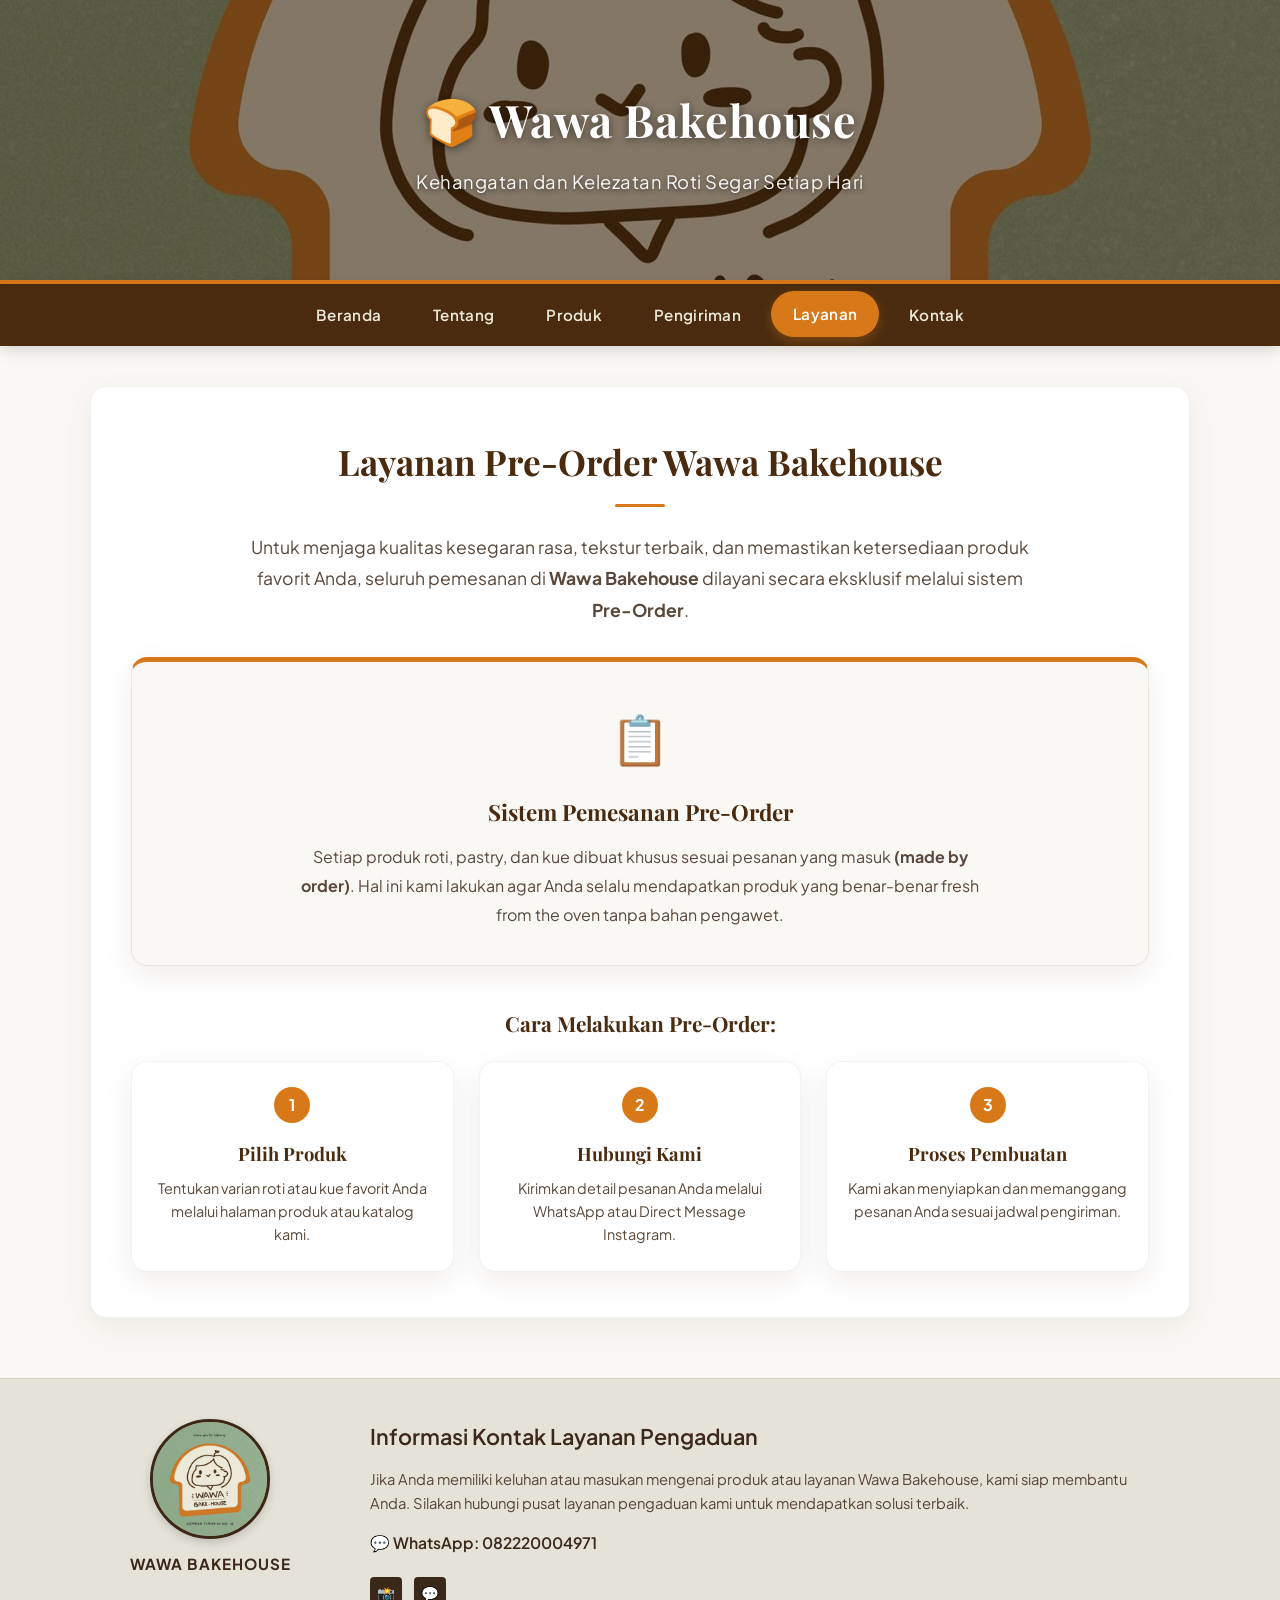
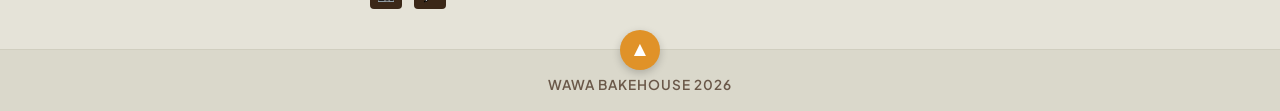
==== service.html @ c8c0aa85 "Add files via upload" ====
<!DOCTYPE html>
<html lang="id">
<head>
    <meta charset="UTF-8">
    <meta name="viewport" content="width=device-width, initial-scale=1.0">
    <title>Wawa Bakehouse - Layanan Pre-Order</title>
    <link rel="stylesheet" href="style.css">
</head>
<body>

    <header>
        <div class="banner">
            <h1>🍞 Wawa Bakehouse</h1>
            <p>Kehangatan dan Kelezatan Roti Segar Setiap Hari</p>
        </div>
    </header>

    <nav>
        <a href="index.html">Beranda</a>
        <a href="tentang.html">Tentang</a>
        <a href="products.html">Produk</a>
        <a href="pengiriman.html">Pengiriman</a>
        <a href="service.html" class="active">Layanan</a>
        <a href="kontak.html">Kontak</a>
    </nav>

    <main>
        <div class="content-card">
            <h2>Layanan Pre-Order Wawa Bakehouse</h2>
            
            <p class="intro-text">
                Untuk menjaga kualitas kesegaran rasa, tekstur terbaik, dan memastikan ketersediaan produk favorit Anda, seluruh pemesanan di <strong>Wawa Bakehouse</strong> dilayani secara eksklusif melalui sistem <strong>Pre-Order</strong>.
            </p>

            <div class="service-box-center">
                <span class="service-big-icon">📋</span>
                <h3>Sistem Pemesanan Pre-Order</h3>
                <p>
                    Setiap produk roti, pastry, dan kue dibuat khusus sesuai pesanan yang masuk <strong>(made by order)</strong>. Hal ini kami lakukan agar Anda selalu mendapatkan produk yang benar-benar fresh from the oven tanpa bahan pengawet.
                </p>
            </div>

            <div class="service-steps">
                <h3>Cara Melakukan Pre-Order:</h3>
                <div class="steps-grid">
                    <div class="step-card">
                        <span class="step-number">1</span>
                        <h4>Pilih Produk</h4>
                        <p>Tentukan varian roti atau kue favorit Anda melalui halaman produk atau katalog kami.</p>
                    </div>
                    <div class="step-card">
                        <span class="step-number">2</span>
                        <h4>Hubungi Kami</h4>
                        <p>Kirimkan detail pesanan Anda melalui WhatsApp atau Direct Message Instagram.</p>
                    </div>
                    <div class="step-card">
                        <span class="step-number">3</span>
                        <h4>Proses Pembuatan</h4>
                        <p>Kami akan menyiapkan dan memanggang pesanan Anda sesuai jadwal pengiriman.</p>
                    </div>
                </div>
            </div>
        </div>
    </main>

<!-- FOOTER MENGGUNAKAN LOGO ASLI -->
    <footer class="rotio-footer">
        <div class="footer-container">
            <!-- Kolom Kiri: Logo Asli Wawa Bakehouse -->
            <div class="footer-brand-col">
                <div class="footer-logo-circle">
                    <img src="img/Banner 2 Wawa.jpeg" alt="Logo Wawa Bakehouse">
                </div>
                <div class="footer-brand-name">WAWA BAKEHOUSE</div>
            </div>

            <!-- Kolom Kanan: Informasi Layanan Pengaduan & Sosial Media -->
            <div class="footer-info-col">
                <h3>Informasi Kontak Layanan Pengaduan</h3>
                <p class="footer-help-text">
                    Jika Anda memiliki keluhan atau masukan mengenai produk atau layanan Wawa Bakehouse, kami siap membantu Anda. Silakan hubungi pusat layanan pengaduan kami untuk mendapatkan solusi terbaik.
                </p>
                <div class="footer-wa-contact">
                    <span>💬 WhatsApp: 082220004971</span>
                </div>
                <div class="footer-social-icons">
                    <a href="https://www.instagram.com/iradhamayanti04?dlrf=MWZmbGl3bmZncGFpcw%3D%3D&utm_source=qr" target="_blank" title="Instagram">📸</a>
                    <a href="https://wa.me/6282220004971" target="_blank" title="WhatsApp">💬</a>
                </div>
            </div>
        </div>

        <!-- Tombol Back to Top & Copyright Bar -->
        <div class="footer-bottom-bar">
            <a href="#" class="back-to-top-btn" title="Kembali ke atas">▲</a>
            <p class="copyright-text">WAWA BAKEHOUSE 2026</p>
        </div>
    </footer>


</body>
</html>
---- style.css ----
/* =========================================================
   WAWA BAKEHOUSE - MODERN ELEGANT BAKERY STYLE
   Theme: Warm Green, Rich Brown, Cream, and Creamy Orange
   ========================================================= */

@import url('https://fonts.googleapis.com/css2?family=Playfair+Display:ital,wght@0,600;0,700;1,400;1,600&family=Plus+Jakarta+Sans:wght@400;500;600;700&display=swap');

/* =========================
   RESET & VARIABLE SYSTEM
   ========================= */
* {
    margin: 0;
    padding: 0;
    box-sizing: border-box;
}

:root {
    --wawa-green: #8BA889;
    --wawa-green-dark: #687F67;
    --wawa-cream: #ECE9D8;
    --wawa-cream-light: #FAF8F5;
    --wawa-brown: #4A2B0F;
    --wawa-brown-dark: #2D1908;
    --wawa-brown-light: #6B4525;
    --wawa-orange: #D87919;
    --wawa-orange-light: #E69A4A;
    --wawa-white: #FFFFFF;
    --shadow-soft: 0 10px 30px rgba(74, 43, 15, 0.08);
    --shadow-hover: 0 15px 35px rgba(74, 43, 15, 0.15);
    --radius-card: 16px;
}

html {
    scroll-behavior: smooth;
}

body {
    font-family: 'Plus Jakarta Sans', sans-serif;
    background-color: var(--wawa-cream-light);
    color: var(--wawa-brown);
    line-height: 1.7;
    -webkit-font-smoothing: antialiased;
}

/* =========================
   HEADER & BANNER KONSISTEN
   ========================= */
header {
    background-color: var(--wawa-green);
    border-bottom: 4px solid var(--wawa-orange);
    position: relative;
}

.banner {
    width: 100%;
    min-height: 280px;
    background-image: linear-gradient(rgba(45, 25, 8, 0.55), rgba(45, 25, 8, 0.55)), url("img/Banner 2 Wawa.jpeg");
    background-size: cover;
    background-position: center;
    display: flex;
    flex-direction: column;
    justify-content: center;
    align-items: center;
    padding: 40px 20px;
    color: var(--wawa-white);
    text-align: center;
}

.banner h1 {
    font-family: 'Playfair Display', serif;
    font-size: 2.8rem;
    font-weight: 700;
    letter-spacing: 1px;
    text-shadow: 0 2px 8px rgba(0, 0, 0, 0.5);
    margin-bottom: 8px;
}

.banner p {
    font-size: 1.15rem;
    font-weight: 400;
    letter-spacing: 0.5px;
    opacity: 0.95;
    text-shadow: 0 2px 4px rgba(0, 0, 0, 0.5);
}

/* =========================
   NAVIGASI MODERN (STICKY)
   ========================= */
nav {
    background-color: var(--wawa-brown);
    text-align: center;
    padding: 8px 15px;
    position: sticky;
    top: 0;
    z-index: 1000;
    box-shadow: 0 4px 15px rgba(0, 0, 0, 0.15);
    display: flex;
    justify-content: center;
    flex-wrap: wrap;
    gap: 8px;
}

nav a {
    color: var(--wawa-cream);
    text-decoration: none;
    padding: 10px 22px;
    border-radius: 30px;
    transition: all 0.3s cubic-bezier(0.25, 0.8, 0.25, 1);
    font-weight: 600;
    font-size: 0.95rem;
    letter-spacing: 0.3px;
}

nav a:hover, nav a.active {
    background-color: var(--wawa-orange);
    color: var(--wawa-white);
    transform: translateY(-1px);
    box-shadow: 0 4px 12px rgba(216, 121, 25, 0.35);
}

/* =========================
   MAIN CONTAINER & CARDS
   ========================= */
main {
    max-width: 1140px;
    margin: 40px auto;
    padding: 0 20px;
}

.content-card {
    background-color: var(--wawa-white);
    padding: 45px 40px;
    border-radius: var(--radius-card);
    box-shadow: var(--shadow-soft);
    border: 1px solid rgba(139, 168, 137, 0.15);
}

main h2 {
    font-family: 'Playfair Display', serif;
    text-align: center;
    margin-bottom: 25px;
    color: var(--wawa-brown);
    font-size: 2.2rem;
    position: relative;
    font-weight: 700;
}

main h2::after {
    content: "";
    display: block;
    width: 50px;
    height: 3px;
    background-color: var(--wawa-orange);
    margin: 12px auto 0;
    border-radius: 3px;
}

.intro-text {
    font-size: 1.1rem;
    text-align: center;
    max-width: 780px;
    margin: 0 auto 20px auto;
    color: #5a483a;
    line-height: 1.8;
}

/* =========================================================
   ROTI'O STYLE PRODUCTS MENU SECTION (PAGE: PRODUCTS)
   ========================================================= */
.rotio-menu-section {
    background-color: var(--wawa-cream-light);
    padding: 50px 30px;
    border-radius: var(--radius-card);
    box-shadow: var(--shadow-soft);
    border: 1px solid rgba(139, 168, 137, 0.2);
    text-align: center;
}

.rotio-menu-header {
    margin-bottom: 45px;
}

.rotio-menu-header h2 {
    font-family: 'Playfair Display', serif;
    font-size: 2.8rem;
    font-weight: 700;
    color: #3b200b;
    letter-spacing: 2px;
    margin-bottom: 12px;
}

.rotio-menu-header h2::after {
    display: none;
}

.rotio-badge-pill {
    display: inline-block;
    background-color: #53331b;
    color: #ffffff;
    font-size: 1.15rem;
    font-weight: 700;
    padding: 10px 30px;
    border-radius: 30px;
    letter-spacing: 1.5px;
    margin-bottom: 20px;
    box-shadow: 0 4px 10px rgba(0, 0, 0, 0.15);
}

.rotio-tagline {
    font-size: 1.2rem;
    color: #4a3628;
    line-height: 1.6;
    font-weight: 500;
}

.rotio-tagline em {
    font-weight: 700;
    font-style: italic;
    color: #2e1a0c;
}

.rotio-menu-grid {
    display: grid;
    grid-template-columns: repeat(auto-fit, minmax(240px, 1fr));
    gap: 35px;
    align-items: start;
}

.rotio-menu-card {
    display: flex;
    flex-direction: column;
    align-items: center;
    text-align: center;
    padding: 15px;
    transition: transform 0.3s ease;
}

.rotio-menu-card:hover {
    transform: translateY(-5px);
}

.rotio-img-box {
    width: 220px;
    height: 250px;
    margin-bottom: 20px;
    display: flex;
    align-items: center;
    justify-content: center;
}

.rotio-img-box img {
    max-width: 100%;
    max-height: 100%;
    object-fit: contain;
    filter: drop-shadow(0 10px 15px rgba(0, 0, 0, 0.15));
}

.rotio-title-pill {
    background-color: #ba9d89;
    color: #ffffff;
    font-size: 0.95rem;
    font-weight: 700;
    padding: 12px 20px;
    border-radius: 25px;
    letter-spacing: 1px;
    width: 100%;
    max-width: 260px;
    margin-bottom: 8px;
    box-shadow: 0 3px 8px rgba(0, 0, 0, 0.1);
    text-transform: uppercase;
}

.rotio-price {
    font-size: 1.1rem;
    font-weight: 700;
    color: var(--wawa-orange);
    margin-bottom: 6px;
}

.rotio-desc {
    font-size: 0.95rem;
    color: #665243;
    line-height: 1.5;
    max-width: 240px;
}

/* =========================================================
   PROMO SECTION (PAGE: BERANDA - VIA DAPUR.JPEG)
   ========================================================= */
.promo-section-rotio {
    margin-top: 40px;
    background-color: var(--wawa-white);
    padding: 40px;
    border-radius: var(--radius-card);
    box-shadow: var(--shadow-soft);
    border: 1px solid rgba(139, 168, 137, 0.2);
}

.promo-title-wrapper {
    display: flex;
    align-items: center;
    justify-content: center;
    gap: 15px;
    margin-bottom: 25px;
}

.promo-subtitle-line {
    flex: 1;
    height: 2px;
    background-color: var(--wawa-cream);
    max-width: 150px;
}

.promo-title-wrapper h2 {
    font-family: 'Playfair Display', serif;
    font-size: 2.2rem;
    color: var(--wawa-brown);
    margin: 0;
}

.promo-banner-card {
    position: relative;
    border-radius: 12px;
    overflow: hidden;
    box-shadow: 0 8px 25px rgba(74, 43, 15, 0.15);
    background-color: var(--wawa-brown-dark);
}

.promo-image-container {
    width: 100%;
    height: 380px;
}

.promo-image-container img {
    width: 100%;
    height: 100%;
    object-fit: cover;
    opacity: 0.85;
}

.promo-overlay-content {
    position: absolute;
    bottom: 0;
    left: 0;
    right: 0;
    padding: 30px;
    background: linear-gradient(to top, rgba(45, 25, 8, 0.95), rgba(45, 25, 8, 0.4), transparent);
    color: var(--wawa-white);
}

.promo-badge {
    background-color: var(--wawa-orange);
    color: var(--wawa-white);
    padding: 4px 12px;
    border-radius: 20px;
    font-size: 0.8rem;
    font-weight: 700;
    text-transform: uppercase;
    letter-spacing: 1px;
    display: inline-block;
    margin-bottom: 10px;
}

.promo-overlay-content h3 {
    font-family: 'Playfair Display', serif;
    font-size: 2rem;
    margin-bottom: 8px;
    color: var(--wawa-white);
}

.promo-desc {
    font-size: 1.1rem;
    margin-bottom: 8px;
    opacity: 0.95;
}

.promo-tagline {
    font-size: 0.9rem;
    opacity: 0.8;
    font-style: italic;
}

/* =========================================================
   JELAJAHI KAMI SECTION (PAGE: TENTANG - VIA TAMAN.JPEG)
   ========================================================= */
.explore-section-rotio {
    background-color: var(--wawa-white);
    padding: 45px 40px;
    border-radius: var(--radius-card);
    box-shadow: var(--shadow-soft);
    border: 1px solid rgba(139, 168, 137, 0.2);
    margin-bottom: 35px;
}

.explore-header-row {
    text-align: center;
    margin-bottom: 35px;
}

.explore-subtitle-container {
    display: flex;
    align-items: center;
    justify-content: center;
    gap: 10px;
    margin-bottom: 8px;
}

.explore-line {
    width: 40px;
    height: 2px;
    background-color: var(--wawa-brown-light);
}

.explore-subtitle {
    font-size: 0.9rem;
    font-weight: 600;
    letter-spacing: 1px;
    color: var(--wawa-brown-light);
    text-transform: uppercase;
}

.explore-header-row h2 {
    font-family: 'Playfair Display', serif;
    font-size: 2.4rem;
    color: var(--wawa-brown);
    margin-bottom: 10px;
}

.explore-desc-top {
    color: #5a483a;
    font-size: 1.05rem;
}

.explore-content-grid {
    display: grid;
    grid-template-columns: 1.2fr 1fr;
    gap: 40px;
    align-items: center;
}

.explore-image-box {
    width: 100%;
    height: 320px;
    border-radius: 12px;
    overflow: hidden;
    box-shadow: 0 8px 25px rgba(74, 43, 15, 0.12);
}

.explore-image-box img {
    width: 100%;
    height: 100%;
    object-fit: cover;
    transition: transform 0.5s ease;
}

.explore-image-box:hover img {
    transform: scale(1.05);
}

.explore-text-box .explore-lead {
    font-size: 1.2rem;
    font-weight: 600;
    color: var(--wawa-brown);
    margin-bottom: 15px;
    line-height: 1.6;
}

.explore-text-box p {
    color: #5a483a;
    line-height: 1.8;
}

/* =========================================================
   OWNER PROFILE SECTION (UWA.JPEG)
   ========================================================= */
.owner-profile-card {
    background-color: var(--wawa-white);
}

.owner-container {
    display: grid;
    grid-template-columns: 280px 1fr;
    gap: 35px;
    align-items: center;
    margin-top: 20px;
}

.owner-img-box {
    width: 100%;
    height: 320px;
    border-radius: 12px;
    overflow: hidden;
    box-shadow: 0 8px 25px rgba(74, 43, 15, 0.12);
}

.owner-img-box img {
    width: 100%;
    height: 100%;
    object-fit: cover;
}

.owner-info-box h3 {
    font-family: 'Playfair Display', serif;
    font-size: 2rem;
    color: var(--wawa-brown);
    margin: 10px 0 15px 0;
}

.owner-info-box p {
    color: #5a483a;
    line-height: 1.8;
}

/* =========================================================
   AESTHETIC SPOTLIGHT SECTION (INDEX - CHIKI.JPEG)
   ========================================================= */
.aesthetic-spotlight {
    display: grid;
    grid-template-columns: 1fr 1fr;
    gap: 40px;
    align-items: center;
    background-color: var(--wawa-white);
    margin-top: 40px;
    padding: 40px;
    border-radius: var(--radius-card);
    box-shadow: var(--shadow-soft);
    border: 1px solid rgba(139, 168, 137, 0.2);
}

.spotlight-image {
    width: 100%;
    height: 320px;
    border-radius: 12px;
    overflow: hidden;
    box-shadow: 0 8px 25px rgba(74, 43, 15, 0.12);
}

.spotlight-image img {
    width: 100%;
    height: 100%;
    object-fit: cover;
    transition: transform 0.5s ease;
}

.spotlight-image:hover img {
    transform: scale(1.05);
}

.spotlight-text {
    display: flex;
    flex-direction: column;
    justify-content: center;
}

.spotlight-tag {
    display: inline-block;
    background-color: var(--wawa-cream);
    color: var(--wawa-brown);
    font-size: 0.85rem;
    font-weight: 700;
    text-transform: uppercase;
    letter-spacing: 1px;
    padding: 6px 14px;
    border-radius: 20px;
    margin-bottom: 15px;
    width: fit-content;
    border: 1px solid rgba(139, 168, 137, 0.3);
}

.spotlight-text h3 {
    font-family: 'Playfair Display', serif;
    font-size: 2rem;
    color: var(--wawa-brown);
    margin-bottom: 15px;
    line-height: 1.3;
}

.spotlight-text p {
    color: #5a483a;
    font-size: 1rem;
    line-height: 1.8;
}

/* =========================================================
   TENTANG KAMI SECTION
   ========================================================= */
.about-grid {
    display: grid;
    grid-template-columns: repeat(auto-fit, minmax(250px, 1fr));
    gap: 25px;
    margin: 35px 0;
}

.about-card {
    background-color: var(--wawa-cream-light);
    padding: 30px 20px;
    border-radius: var(--radius-card);
    text-align: center;
    border: 1px solid rgba(139, 168, 137, 0.2);
    transition: transform 0.3s ease, box-shadow 0.3s ease;
}

.about-card:hover {
    transform: translateY(-5px);
    box-shadow: var(--shadow-hover);
}

.about-icon {
    font-size: 2.5rem;
    margin-bottom: 15px;
    display: inline-block;
}

.about-card h3 {
    font-family: 'Playfair Display', serif;
    font-size: 1.25rem;
    color: var(--wawa-brown);
    margin-bottom: 10px;
}

.about-card p {
    font-size: 0.95rem;
    color: #5a483a;
    line-height: 1.6;
}

.vision-mission {
    display: grid;
    grid-template-columns: repeat(auto-fit, minmax(300px, 1fr));
    gap: 25px;
    margin-top: 30px;
}

.vm-box {
    background-color: var(--wawa-white);
    padding: 30px;
    border-radius: var(--radius-card);
    border-left: 5px solid var(--wawa-orange);
    box-shadow: var(--shadow-soft);
}

.vm-box h3 {
    font-family: 'Playfair Display', serif;
    font-size: 1.3rem;
    color: var(--wawa-brown);
    margin-bottom: 10px;
}

.vm-box p {
    color: #5a483a;
    font-size: 0.95rem;
    line-height: 1.6;
}

/* =========================================================
   PENGIRIMAN SECTION
   ========================================================= */
.shipping-grid {
    display: grid;
    grid-template-columns: repeat(auto-fit, minmax(280px, 1fr));
    gap: 25px;
    margin: 35px 0;
}

.shipping-card {
    background-color: var(--wawa-cream-light);
    padding: 30px 20px;
    border-radius: var(--radius-card);
    text-align: center;
    border: 1px solid rgba(139, 168, 137, 0.2);
    border-top: 4px solid var(--wawa-orange);
    transition: transform 0.3s ease, box-shadow 0.3s ease;
    display: flex;
    flex-direction: column;
    justify-content: space-between;
}

.shipping-card:hover {
    transform: translateY(-5px);
    box-shadow: var(--shadow-hover);
}

.shipping-icon {
    font-size: 2.5rem;
    margin-bottom: 15px;
    display: inline-block;
}

.shipping-card h3 {
    font-family: 'Playfair Display', serif;
    font-size: 1.25rem;
    color: var(--wawa-brown);
    margin-bottom: 10px;
}

.shipping-card p {
    font-size: 0.95rem;
    color: #5a483a;
    line-height: 1.6;
    margin-bottom: 15px;
}

.shipping-link {
    display: inline-block;
    background-color: var(--wawa-orange);
    color: var(--wawa-white);
    padding: 8px 18px;
    border-radius: 20px;
    text-decoration: none;
    font-weight: 600;
    font-size: 0.95rem;
    transition: background-color 0.3s ease, transform 0.2s ease;
    margin-top: auto;
}

.shipping-link:hover {
    background-color: #c16713;
    transform: translateY(-2px);
}

.shipping-note {
    background-color: var(--wawa-white);
    padding: 25px 30px;
    border-radius: var(--radius-card);
    border-left: 5px solid var(--wawa-green);
    box-shadow: var(--shadow-soft);
    margin-top: 30px;
}

.shipping-note h3 {
    font-family: 'Playfair Display', serif;
    font-size: 1.2rem;
    color: var(--wawa-brown);
    margin-bottom: 12px;
}

.shipping-note ul {
    list-style-type: disc;
    padding-left: 20px;
    color: #5a483a;
}

.shipping-note li {
    margin-bottom: 8px;
    font-size: 0.95rem;
}

/* =========================================================
   LAYANAN / SERVICE SECTION
   ========================================================= */
.service-box-center {
    background-color: var(--wawa-cream-light);
    padding: 35px 30px;
    border-radius: var(--radius-card);
    text-align: center;
    border: 1px solid rgba(139, 168, 137, 0.2);
    border-top: 5px solid var(--wawa-orange);
    margin: 30px 0;
    box-shadow: var(--shadow-soft);
}

.service-big-icon {
    font-size: 3rem;
    margin-bottom: 15px;
    display: inline-block;
}

.service-box-center h3 {
    font-family: 'Playfair Display', serif;
    font-size: 1.4rem;
    color: var(--wawa-brown);
    margin-bottom: 12px;
}

.service-box-center p {
    color: #5a483a;
    font-size: 1rem;
    max-width: 700px;
    margin: 0 auto;
    line-height: 1.8;
}

.service-steps {
    margin-top: 40px;
}

.service-steps h3 {
    font-family: 'Playfair Display', serif;
    font-size: 1.3rem;
    color: var(--wawa-brown);
    margin-bottom: 20px;
    text-align: center;
}

.steps-grid {
    display: grid;
    grid-template-columns: repeat(auto-fit, minmax(240px, 1fr));
    gap: 25px;
}

.step-card {
    background-color: var(--wawa-white);
    padding: 25px 20px;
    border-radius: var(--radius-card);
    text-align: center;
    border: 1px solid rgba(0, 0, 0, 0.05);
    box-shadow: var(--shadow-soft);
    position: relative;
    transition: transform 0.3s ease;
}

.step-card:hover {
    transform: translateY(-5px);
}

.step-number {
    display: inline-block;
    width: 36px;
    height: 36px;
    line-height: 36px;
    background-color: var(--wawa-orange);
    color: var(--wawa-white);
    border-radius: 50%;
    font-weight: 700;
    font-size: 1rem;
    margin-bottom: 15px;
}

.step-card h4 {
    font-family: 'Playfair Display', serif;
    font-size: 1.15rem;
    color: var(--wawa-brown);
    margin-bottom: 8px;
}

.step-card p {
    font-size: 0.9rem;
    color: #5a483a;
    line-height: 1.6;
}

/* =========================================================
   SECTION KONTAK
   ========================================================= */
.kontak-grid {
    display: grid;
    grid-template-columns: repeat(auto-fit, minmax(280px, 1fr));
    gap: 25px;
    margin-top: 30px;
}

.info-box {
    background-color: var(--wawa-cream-light);
    padding: 30px 20px;
    border-radius: var(--radius-card);
    text-align: center;
    border: 1px solid rgba(139, 168, 137, 0.2);
    border-top: 4px solid var(--wawa-orange);
    transition: transform 0.3s ease;
}

.info-box:hover {
    transform: translateY(-3px);
}

.info-box .icon {
    font-size: 2rem;
    margin-bottom: 10px;
    display: inline-block;
}

.info-box h3 {
    font-size: 1.1rem;
    color: var(--wawa-brown);
    margin-bottom: 8px;
    font-weight: 700;
}

.info-box p {
    color: var(--wawa-brown-light);
    font-weight: 500;
}

/* =========================================================
   FOOTER ALA ROTI'O (SESUAI FOTO)
   ========================================================= */
.rotio-footer {
    background-color: #e5e3d8;
    color: #3b2818;
    padding-top: 40px;
    margin-top: 60px;
    border-top: 1px solid #d0cebf;
}

.footer-container {
    max-width: 1140px;
    margin: 0 auto;
    padding: 0 20px 40px 20px;
    display: grid;
    grid-template-columns: 240px 1fr;
    gap: 40px;
    align-items: start;
}

/* Logo Lingkaran Kiri */
.footer-brand-col {
    display: flex;
    flex-direction: column;
    align-items: center;
    text-align: center;
}

.footer-logo-circle {
    width: 120px;
    height: 120px;
    border-radius: 50%;
    overflow: hidden;
    background-color: #d2a46c;
    border: 3px solid #3b2818;
    display: flex;
    align-items: center;
    justify-content: center;
    box-shadow: 0 4px 10px rgba(0, 0, 0, 0.15);
    margin-bottom: 12px;
}

.footer-logo-circle img {
    width: 100%;
    height: 100%;
    object-fit: cover;
}

.footer-brand-name {
    font-size: 0.95rem;
    font-weight: 700;
    color: #3b2818;
    letter-spacing: 1px;
}

/* Kolom Kanan */
.footer-info-col h3 {
    font-family: 'Plus Jakarta Sans', sans-serif;
    font-size: 1.35rem;
    font-weight: 600;
    color: #3b2818;
    margin-bottom: 12px;
}

.footer-help-text {
    font-size: 0.92rem;
    color: #554435;
    line-height: 1.6;
    margin-bottom: 15px;
    max-width: 780px;
}

.footer-wa-contact {
    font-size: 0.98rem;
    font-weight: 600;
    color: #3b2818;
    margin-bottom: 20px;
}

.footer-social-icons {
    display: flex;
    gap: 12px;
}

.footer-social-icons a {
    width: 32px;
    height: 32px;
    background-color: #3b2818;
    color: #e5e3d8;
    border-radius: 4px;
    display: flex;
    align-items: center;
    justify-content: center;
    text-decoration: none;
    font-size: 0.9rem;
    font-weight: 700;
    transition: background-color 0.3s ease, transform 0.2s ease;
}

.footer-social-icons a:hover {
    background-color: var(--wawa-orange);
    color: #ffffff;
    transform: translateY(-2px);
}

/* Bar Bawah & Panah Atas */
.footer-bottom-bar {
    border-top: 1px solid #d0cebf;
    background-color: #dad8cb;
    text-align: center;
    padding: 15px 20px;
    position: relative;
}

.back-to-top-btn {
    position: absolute;
    top: -20px;
    left: 50%;
    transform: translateX(-50%);
    width: 40px;
    height: 40px;
    background-color: #e09228;
    color: #ffffff;
    border-radius: 50%;
    display: flex;
    align-items: center;
    justify-content: center;
    text-decoration: none;
    font-size: 1rem;
    font-weight: 700;
    box-shadow: 0 3px 8px rgba(0, 0, 0, 0.2);
    transition: background-color 0.3s ease, transform 0.2s ease;
}

.back-to-top-btn:hover {
    background-color: #c87c17;
    transform: translateX(-50%) translateY(-3px);
}

.copyright-text {
    font-size: 0.85rem;
    color: #6a5849;
    font-weight: 600;
    letter-spacing: 1px;
    margin-top: 8px;
}

/* =========================================================
   RESPONSIVE DESIGN (TABLET & MOBILE)
   ========================================================= */
@media screen and (max-width: 768px) {
    .banner h1 { font-size: 2.1rem; }
    .banner p { font-size: 1rem; }
    .content-card { padding: 30px 20px; }
    main h2 { font-size: 1.8rem; }

    .rotio-menu-header h2 { font-size: 2rem; }
    .rotio-badge-pill { font-size: 0.95rem; padding: 8px 20px; }
    .rotio-tagline { font-size: 1rem; }
    .rotio-img-box { height: 200px; }

    .explore-content-grid,
    .owner-container,
    .aesthetic-spotlight {
        grid-template-columns: 1fr;
        gap: 20px;
        padding: 25px 20px;
    }

    .explore-image-box,
    .owner-img-box,
    .spotlight-image {
        height: 240px;
    }

    .promo-image-container { height: 260px; }
    .promo-overlay-content h3 { font-size: 1.5rem; }

    /* Footer Mobile */
    .footer-container {
        grid-template-columns: 1fr;
        gap: 25px;
        text-align: center;
    }
    .footer-info-col h3 {
        font-size: 1.15rem;
    }
    .footer-social-icons {
        justify-content: center;
    }
}
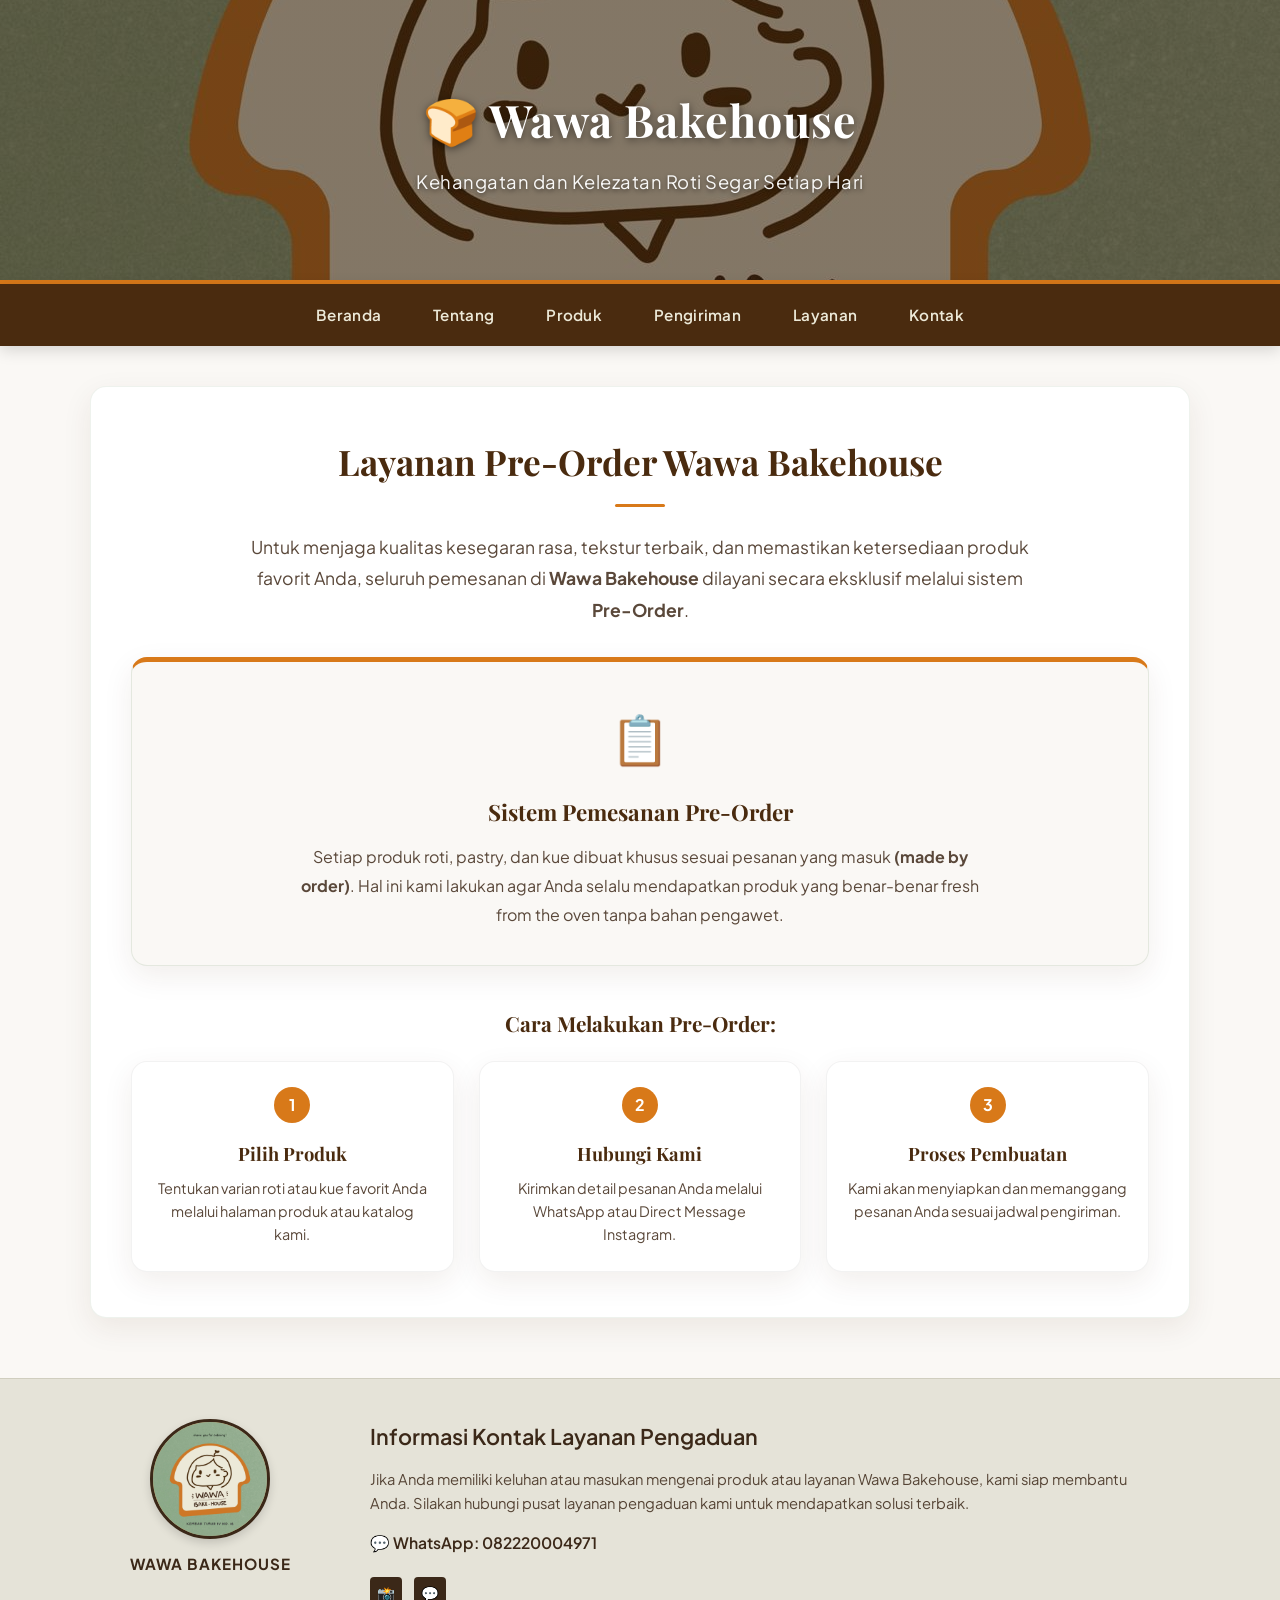
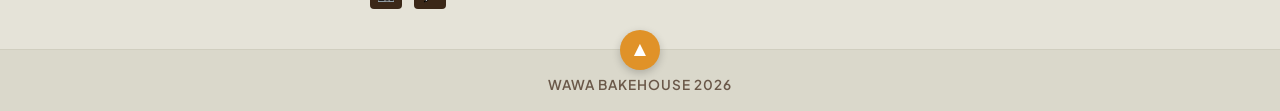
==== commit 626755a1: "Update service.html" ====
--- a/service.html
+++ b/service.html
@@ -20,7 +20,7 @@
         <a href="tentang.html">Tentang</a>
         <a href="products.html">Produk</a>
         <a href="pengiriman.html">Pengiriman</a>
-        <a href="service.html" class="active">Layanan</a>
+        <a href="service.html">Layanan</a>
         <a href="kontak.html">Kontak</a>
     </nav>
 
@@ -99,4 +99,4 @@
 
 
 </body>
-</html>+</html>
